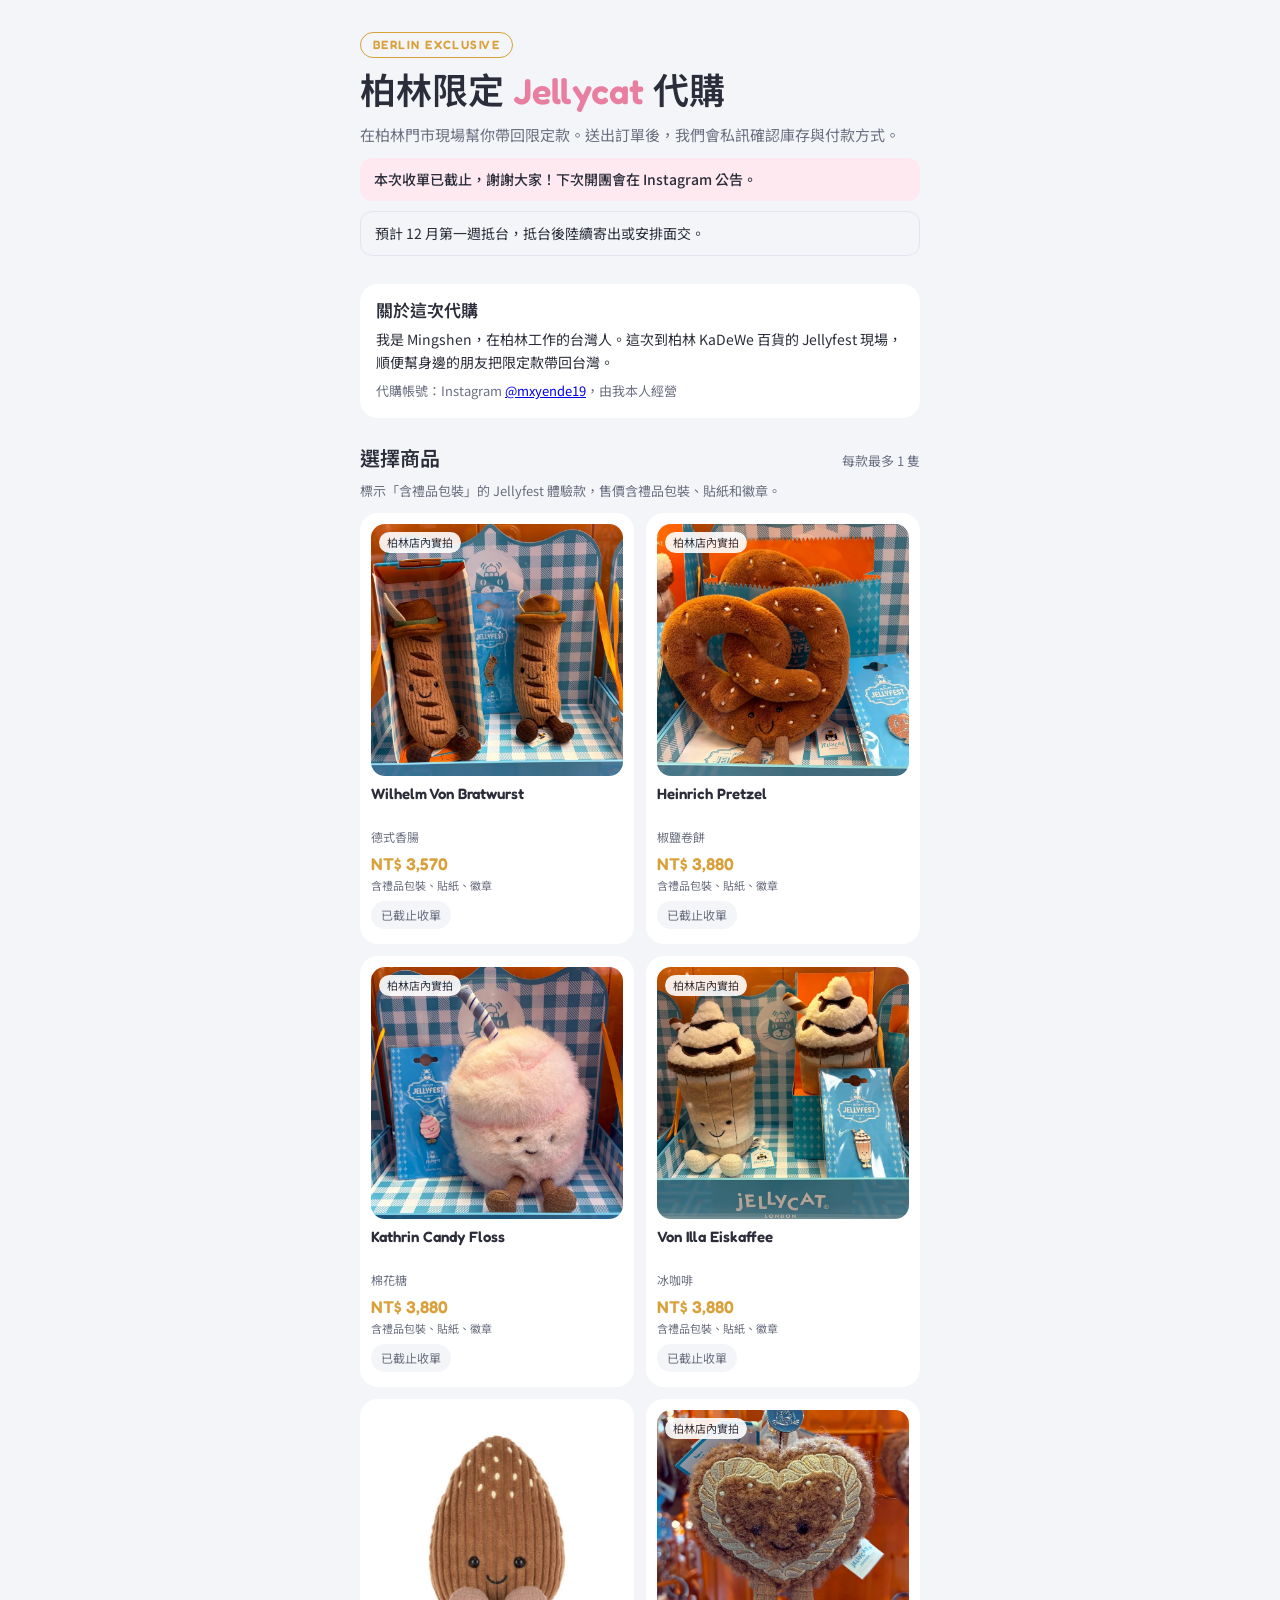
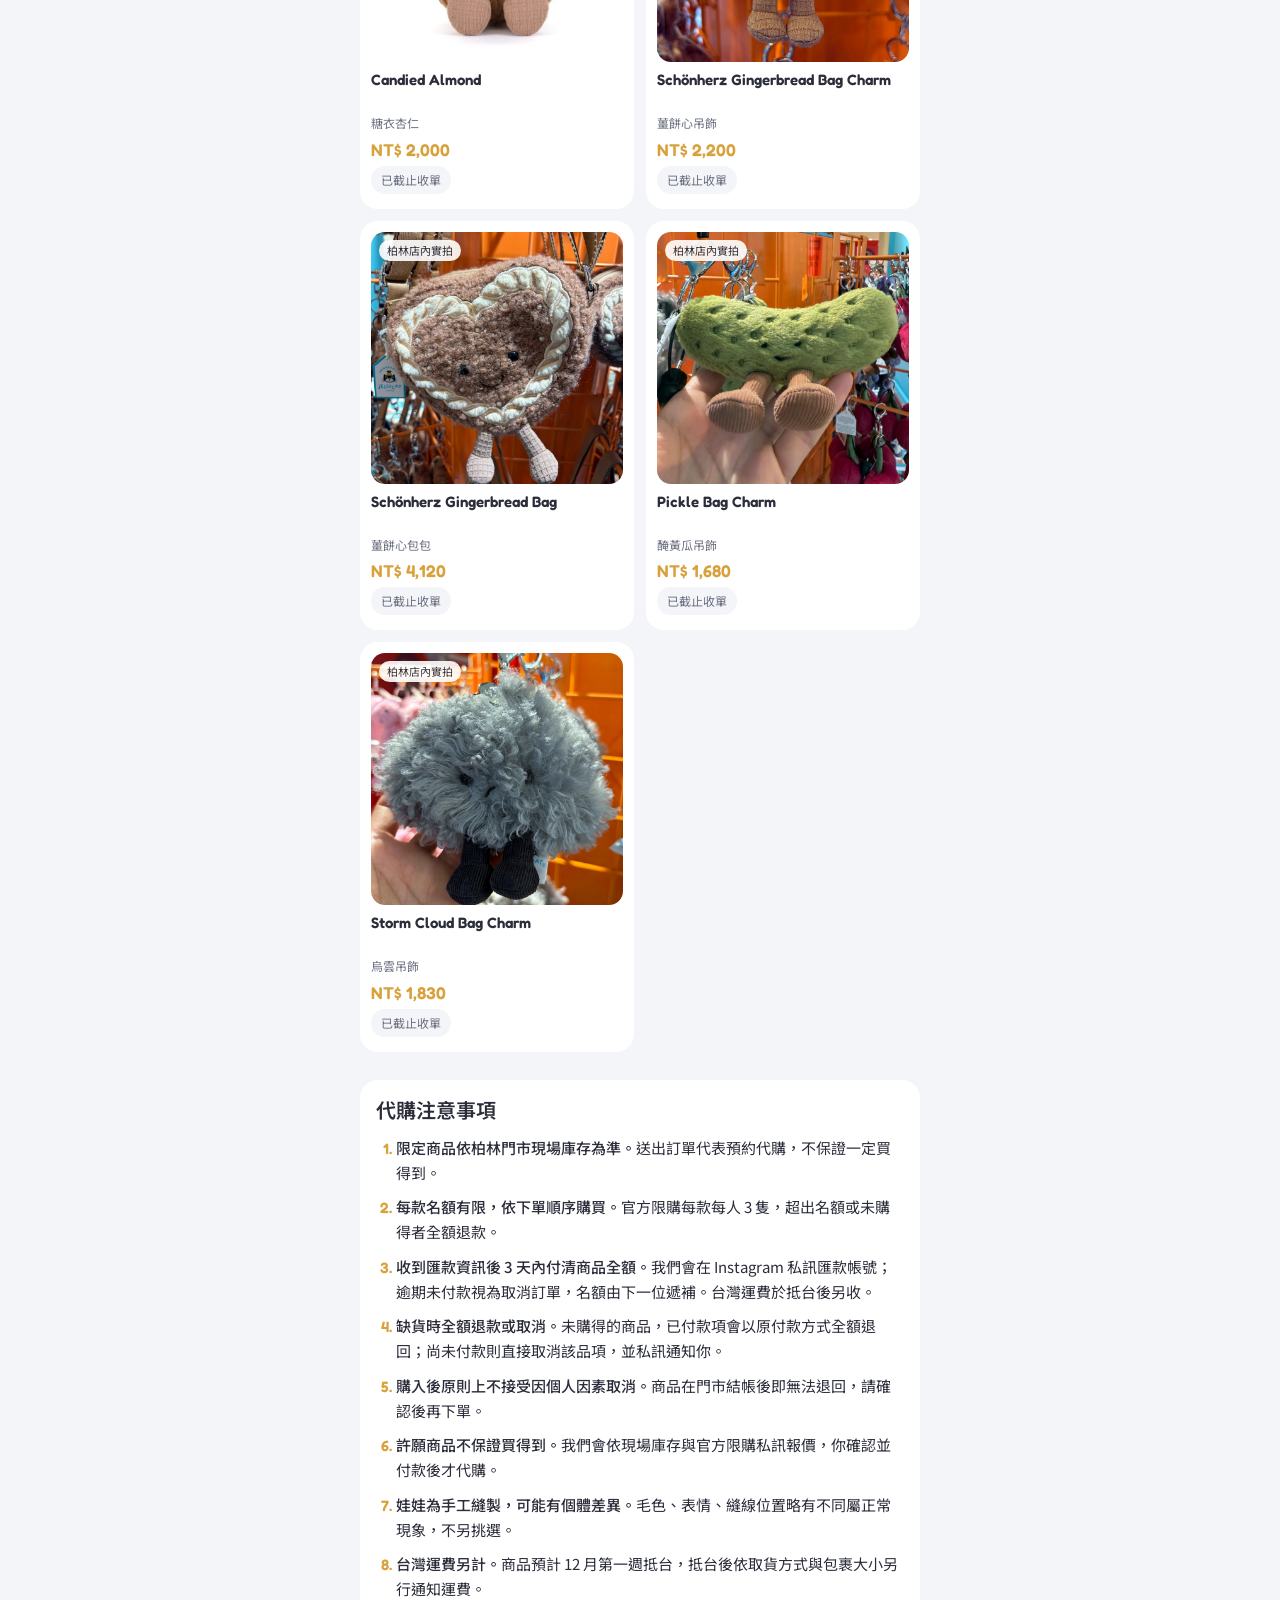
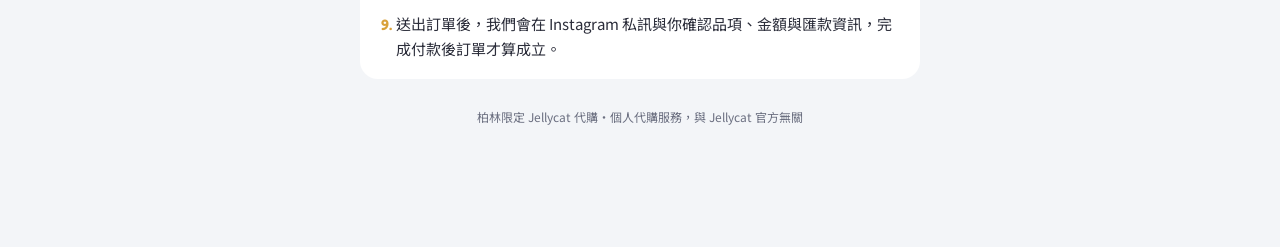
==== public/jellycat/index.html @ bca83dce "Merge feat/jellycat-order-page" ====
<!doctype html>
<html lang="zh-Hant-TW">
<head>
<meta charset="utf-8">
<meta name="viewport" content="width=device-width, initial-scale=1, viewport-fit=cover">
<title>柏林限定 Jellycat 代購</title>
<meta name="description" content="柏林限定 Jellycat 代購下單頁，台灣取貨／寄送。">
<link rel="preconnect" href="https://fonts.googleapis.com">
<link rel="preconnect" href="https://fonts.gstatic.com" crossorigin>
<link rel="stylesheet" href="https://fonts.googleapis.com/css2?family=Fredoka:wght@500;600&family=Noto+Sans+TC:wght@400;500;700&display=swap">
<style>
/* Layout: 單欄手機優先；商品卡 → 訂購表單 → 注意事項，底部固定金額列 */
:root {
  --bg: #f3f5f8;          /* 柏林早晨的淡灰藍 */
  --surface: #ffffff;
  --ink: #2b2d3a;
  --muted: #6b6f80;
  --line: #e2e5ee;
  --pink: #e87fa0;        /* 棉花糖粉：主要按鈕 */
  --pink-ink: #ffffff;
  --pink-soft: #fde9ef;
  --mustard: #d9a13b;     /* 椒鹽卷餅金：價格、標記 */
  --mustard-soft: #fbf1dc;
  --danger: #c2413b;
  --ok: #3f8f6b;
  --f-display: "Fredoka", "Noto Sans TC", system-ui, sans-serif;
  --f-body: "Noto Sans TC", "PingFang TC", "Microsoft JhengHei", system-ui, sans-serif;
  --r: 18px;
}
@media (prefers-color-scheme: dark) {
  :root:not([data-theme="light"]) {
    --bg: #17181f; --surface: #22242e; --ink: #eceef5; --muted: #a2a6b6; --line: #343744;
    --pink: #f095b1; --pink-ink: #2a1520; --pink-soft: #3a2530; --mustard: #e8b65a; --mustard-soft: #3a3020;
    --danger: #f07a72; --ok: #6cc59b; color-scheme: dark;
  }
}
:root[data-theme="dark"] {
  --bg: #17181f; --surface: #22242e; --ink: #eceef5; --muted: #a2a6b6; --line: #343744;
  --pink: #f095b1; --pink-ink: #2a1520; --pink-soft: #3a2530; --mustard: #e8b65a; --mustard-soft: #3a3020;
  --danger: #f07a72; --ok: #6cc59b; color-scheme: dark;
}
* { box-sizing: border-box; }
[hidden] { display: none !important; }
body {
  margin: 0; background: var(--bg); color: var(--ink);
  font: 15px/1.65 var(--f-body);
  padding-inline: 16px; padding-block: 0 112px;
}
.wrap { max-width: 560px; margin: 0 auto; display: grid; gap: 28px; }
h1, h2, h3 { text-wrap: balance; margin: 0; }
button, input, select, textarea { font: inherit; color: inherit; }
:focus-visible { outline: 3px solid var(--pink); outline-offset: 2px; }

/* header */
.hero { padding-top: 32px; display: grid; gap: 10px; }
.stamp {
  justify-self: start; font: 600 12px/1 var(--f-display); letter-spacing: .12em; text-transform: uppercase;
  color: var(--mustard); border: 1.5px solid var(--mustard); border-radius: 999px; padding: 6px 12px;
}
.hero h1 { font: 600 30px/1.25 var(--f-display); }
.hero h1 span { color: var(--pink); }
.hero p { margin: 0; color: var(--muted); }
.deadline { font-size: 14px; color: var(--ink); background: var(--mustard-soft); border-radius: 12px; padding: 10px 14px; }
.deadline.closed { background: var(--pink-soft); font-weight: 500; }
.arrival { font-size: 14px; color: var(--ink); border: 1.5px solid var(--line); border-radius: 12px; padding: 10px 14px; }
.draft { font-size: 13px; color: var(--danger); border: 1.5px dashed var(--danger); border-radius: 12px; padding: 10px 14px; }

.sec-title { display: flex; align-items: baseline; justify-content: space-between; gap: 12px; margin-bottom: 12px; }
.sec-title h2 { font: 600 20px/1.3 var(--f-display); }
.sec-title small { color: var(--muted); font-size: 13px; }
.sec-note { margin: -4px 0 12px; color: var(--muted); font-size: 13px; }
.about { background: var(--surface); border-radius: var(--r); padding: 16px; display: grid; gap: 6px; }
.about h2 { font: 600 17px/1.3 var(--f-display); }
.about p { margin: 0; font-size: 14px; }
.about .who { color: var(--muted); font-size: 13px; }
.safe { font-size: 13px; line-height: 1.6; background: var(--bg); border-radius: 12px; padding: 12px 14px; }
.safe b { font-weight: 500; }

/* products */
.grid { display: grid; grid-template-columns: 1fr 1fr; gap: 12px; }
.card { background: var(--surface); border-radius: var(--r); padding: 10px 10px 14px; display: flex; flex-direction: column; gap: 8px; border: 1.5px solid transparent; transition: border-color .2s; }
.card.picked { border-color: var(--pink); }
.ph {
  aspect-ratio: 1; max-width: 100%; border-radius: 14px; overflow: hidden; position: relative;
  background: var(--tint); display: grid; place-items: center;
}
.ph img { width: 100%; height: 100%; object-fit: cover; display: block; }
.ph .mono { font: 600 40px/1 var(--f-display); color: var(--ink); opacity: .55; }
.ph .badge { position: absolute; top: 8px; left: 8px; font-size: 11px; line-height: 1; padding: 5px 8px; border-radius: 999px; background: var(--surface); color: var(--ink); opacity: .9; }
.ph .cap { position: absolute; bottom: 8px; left: 0; right: 0; text-align: center; font-size: 11px; color: var(--ink); opacity: .55; }
.card h3 { font: 600 15px/1.3 var(--f-display); min-height: 2.6em; }
.card .zh { font-size: 12px; color: var(--muted); margin-top: -4px; }
.price { font: 600 17px/1 var(--f-display); color: var(--mustard); font-variant-numeric: tabular-nums; }
.price.tbd { font: 500 13px/1.2 var(--f-body); }
.perk { font-size: 11px; line-height: 1.4; color: var(--muted); margin-top: -2px; }
.card .qty, .card .paused { margin-top: auto; }   /* 名稱長短不同時，按鈕仍對齊在卡片底部 */
.paused { align-self: flex-start; font-size: 12px; color: var(--muted); background: var(--bg); border-radius: 999px; padding: 4px 10px; justify-self: start; }
.qty { display: grid; grid-template-columns: 36px 1fr 36px; align-items: center; background: var(--bg); border-radius: 999px; padding: 3px; }
.qty button { width: 36px; height: 36px; border-radius: 50%; border: 0; background: var(--surface); font-size: 18px; cursor: pointer; line-height: 1; }
.qty button:disabled { opacity: .35; cursor: default; }
.qty output { text-align: center; font: 600 16px/1 var(--f-display); font-variant-numeric: tabular-nums; }

/* form */
form { display: grid; gap: 28px; }
.panel { background: var(--surface); border-radius: var(--r); padding: 18px 16px; display: grid; gap: 16px; }
.field { display: grid; gap: 6px; }
.field label, .legend { font-weight: 500; font-size: 14px; }
.req { color: var(--pink); margin-left: 2px; }
.opt { color: var(--muted); font-weight: 400; font-size: 12px; margin-left: 4px; }
.hint { color: var(--muted); font-size: 12px; }
input[type=text], input[type=email], input[type=tel], select, textarea {
  width: 100%; border: 1.5px solid var(--line); background: var(--surface); border-radius: 12px; padding: 11px 12px; font-size: 16px;
}
textarea { min-height: 88px; resize: vertical; }
input:focus, select:focus, textarea:focus { border-color: var(--pink); outline: none; }
.row { display: grid; grid-template-columns: 120px 1fr; gap: 8px; }
.invalid input, .invalid select, .invalid .choices { border-color: var(--danger) !important; }
.err { color: var(--danger); font-size: 12px; }
.sr-only { position: absolute; width: 1px; height: 1px; padding: 0; margin: -1px; overflow: hidden; clip: rect(0 0 0 0); border: 0; }
.photos { display: flex; flex-wrap: wrap; gap: 10px; }
.thumb { position: relative; width: 88px; height: 88px; border-radius: 12px; overflow: hidden; background: var(--bg); }
.thumb img { width: 100%; height: 100%; object-fit: cover; display: block; }
.thumb button { position: absolute; top: 4px; right: 4px; width: 26px; height: 26px; border-radius: 50%; border: 0; background: var(--ink); color: var(--surface); font-size: 15px; line-height: 1; cursor: pointer; opacity: .85; }
.photo-add { width: 88px; height: 88px; border-radius: 12px; border: 1.5px dashed var(--line); display: grid; place-items: center; text-align: center; font-size: 12px; color: var(--muted); cursor: pointer; line-height: 1.4; }
.photo-add:hover { border-color: var(--pink); color: var(--ink); }
#f-photos:focus-visible + .photo-add { outline: 3px solid var(--pink); outline-offset: 2px; }

.choices { display: grid; gap: 8px; border-radius: 14px; border: 1.5px solid transparent; }
.choice { display: grid; grid-template-columns: 20px 1fr auto; gap: 10px; align-items: start; border: 1.5px solid var(--line); border-radius: 14px; padding: 12px; cursor: pointer; }
.choice input { margin: 3px 0 0; accent-color: var(--pink); }
.choice:has(input:checked) { border-color: var(--pink); background: var(--pink-soft); }
.choice b { font-weight: 500; display: block; }
.choice span.d { color: var(--muted); font-size: 12px; }
.choice .fee { font-size: 12px; color: var(--muted); white-space: nowrap; }

/* summary */
.sum { display: grid; gap: 8px; font-variant-numeric: tabular-nums; }
.sum .li { display: flex; justify-content: space-between; gap: 12px; font-size: 14px; }
.sum .li span:first-child { min-width: 0; }
.sum .empty { color: var(--muted); font-size: 14px; }
.sum hr { border: 0; border-top: 1.5px dashed var(--line); margin: 4px 0; width: 100%; }
.sum .total { font: 600 18px/1.3 var(--f-display); }
.sum .total span:last-child { color: var(--pink); }
.sum .note { color: var(--muted); font-size: 12px; }

.agree { display: grid; grid-template-columns: 20px 1fr; gap: 10px; font-size: 14px; align-items: start; }
.agree input { margin: 4px 0 0; accent-color: var(--pink); }

.btn {
  border: 0; border-radius: 999px; background: var(--pink); color: var(--pink-ink);
  font: 600 16px/1 var(--f-display); padding: 16px 22px; cursor: pointer; width: 100%;
}
.btn:disabled { opacity: .6; cursor: progress; }
.btn.ghost { background: transparent; color: var(--ink); border: 1.5px solid var(--line); }

/* notes */
.notes { background: var(--surface); border-radius: var(--r); padding: 18px 16px; }
.notes ol { margin: 0; padding-left: 1.3em; display: grid; gap: 10px; }
.notes li::marker { color: var(--mustard); font-family: var(--f-display); font-weight: 600; }
.notes b { font-weight: 500; }

footer { color: var(--muted); font-size: 12px; text-align: center; padding-bottom: 8px; }

/* sticky bar */
.bar {
  position: fixed; left: 0; right: 0; bottom: 0; z-index: 5;
  background: var(--surface); border-top: 1px solid var(--line);
  padding: 10px 16px calc(10px + env(safe-area-inset-bottom, 0px));
}
.bar .in { max-width: 560px; margin: 0 auto; display: flex; align-items: center; justify-content: space-between; gap: 12px; }
.bar .t { font-variant-numeric: tabular-nums; line-height: 1.3; }
.bar .t small { display: block; color: var(--muted); font-size: 12px; }
.bar .t b { font: 600 19px/1.2 var(--f-display); color: var(--pink); }
.bar .btn { width: auto; padding: 13px 20px; font-size: 15px; }

/* done */
.done { display: grid; gap: 14px; }
.done h2 { font: 600 22px/1.3 var(--f-display); }
.done pre { white-space: pre-wrap; word-break: break-word; background: var(--bg); border-radius: 12px; padding: 14px; font: 13px/1.6 var(--f-body); margin: 0; max-height: 360px; overflow: auto; }
.contact { display: grid; gap: 6px; font-size: 14px; }
.contact code { font: 500 14px var(--f-body); background: var(--mustard-soft); padding: 2px 8px; border-radius: 6px; user-select: all; }
.toast { color: var(--ok); font-size: 13px; min-height: 1.2em; }

@media (min-width: 640px) { .hero h1 { font-size: 36px; } }
@media (prefers-reduced-motion: reduce) { * { transition: none !important; scroll-behavior: auto !important; } }
</style>

<div class="wrap">
  <header class="hero">
    <span class="stamp" id="stamp">Berlin Exclusive</span>
    <h1 id="title">柏林限定 <span>Jellycat</span> 代購</h1>
    <p id="intro"></p>
    <div class="deadline" id="deadline" hidden></div>
    <div class="arrival" id="arrival" hidden></div>
    <div class="draft" id="demoNote" hidden>作品展示版：所有功能都可以操作，但送出後不會真的下單。</div>
  </header>

  <main id="main" style="display:grid;gap:28px">
    <section class="about" id="about" aria-labelledby="h-about" hidden>
      <h2 id="h-about">關於這次代購</h2>
      <p id="aboutText"></p>
      <p class="who" id="aboutContact"></p>
    </section>
    <section aria-labelledby="h-products">
      <div class="sec-title"><h2 id="h-products">選擇商品</h2><small id="limitHint"></small></div>
      <p class="sec-note" id="priceNote" hidden></p>
      <div class="grid" id="grid"></div>
    </section>

    <form id="form" novalidate>
      <section aria-labelledby="h-wish">
        <div class="sec-title"><h2 id="h-wish">許願代購</h2><small>選填</small></div>
        <div class="panel">
          <div class="field">
            <label for="f-wish">其他想代購的商品</label>
            <textarea id="f-wish" placeholder="例：Zsazsa Boar × 1、Pecanine Dog × 1"></textarea>
            <span class="hint">沒列在上方的商品也可以許願。我們會依現場狀況私訊報價，你確認後才代購，不列入下方試算。</span>
          </div>
          <div class="field">
            <span class="legend" id="lg-photos">參考照片<span class="opt">選填，最多 <span id="photoMax">2</span> 張</span></span>
            <div class="photos" aria-labelledby="lg-photos">
              <div class="photos" id="photoList"></div>
              <input type="file" id="f-photos" accept="image/*" multiple class="sr-only">
              <label class="photo-add" id="photoAdd" for="f-photos">＋<br>加入照片</label>
            </div>
            <span class="err" id="photoErr" role="alert"></span>
          </div>
        </div>
      </section>

      <section aria-labelledby="h-buyer">
        <div class="sec-title"><h2 id="h-buyer">訂購人資料</h2></div>
        <div class="panel">
          <div class="field" data-f="name">
            <label for="f-name">姓名<span class="req">*</span></label>
            <input type="text" id="f-name" autocomplete="name" placeholder="收件人姓名，與取貨證件相同">
          </div>
          <div class="field" data-f="contact">
            <label for="f-contact">Instagram 帳號<span class="req">*</span></label>
            <input type="text" id="f-contact" autocomplete="off" autocapitalize="off" spellcheck="false" placeholder="例：@your_ig">
            <span class="hint">我們會用 Instagram 私訊跟你確認訂單與付款。</span>
          </div>
          <div class="field" data-f="phone">
            <label for="f-phone">聯絡電話<span class="req">*</span></label>
            <input type="tel" id="f-phone" autocomplete="tel" inputmode="tel" placeholder="0912-345-678">
            <span class="hint">超商取貨與宅配需要收件人手機。</span>
          </div>
          <div class="field" data-f="email">
            <label for="f-email">Email<span class="opt">選填</span></label>
            <input type="email" id="f-email" autocomplete="email" placeholder="you@example.com">
          </div>
        </div>
      </section>

      <section aria-labelledby="h-ship">
        <div class="sec-title"><h2 id="h-ship">台灣取貨／寄送</h2><small>運費另計</small></div>
        <div class="panel">
          <div class="field" data-f="ship">
            <span class="legend" id="lg-ship">取貨方式<span class="req">*</span></span>
            <div class="choices" id="ship" role="radiogroup" aria-labelledby="lg-ship"></div>
          </div>
          <div class="field" data-f="shipinfo">
            <label for="f-shipinfo">取貨門市或地址<span class="req">*</span></label>
            <input type="text" id="f-shipinfo" placeholder="例：7-11 ○○門市／台北市○○區…">
          </div>
          <div class="field">
            <label for="f-note">備註<span class="opt">選填</span></label>
            <textarea id="f-note" placeholder="例：缺貨時可接受替代款、想合併其他訂單…"></textarea>
          </div>
        </div>
      </section>

      <section aria-labelledby="h-sum">
        <div class="sec-title"><h2 id="h-sum">訂單金額試算</h2></div>
        <div class="panel">
          <div class="sum" id="sum"></div>
          <label class="agree" data-f="agree"><input type="checkbox" id="f-agree"><span>我已閱讀並同意下方的代購注意事項。</span></label>
          <div class="safe" id="safeNote" hidden></div>
          <div class="err" id="formErr" role="alert"></div>
          <button class="btn" type="submit" id="submitBtn">送出訂單</button>
        </div>
      </section>
    </form>

    <section class="notes" aria-labelledby="h-notes" id="notes">
      <div class="sec-title"><h2 id="h-notes">代購注意事項</h2></div>
      <ol id="noteList"></ol>
    </section>
  </main>

  <section class="panel done" id="done" hidden aria-live="polite">
    <h2>訂單已建立</h2>
    <p style="margin:0" id="doneMsg"></p>
    <pre id="orderText"></pre>
    <button class="btn" type="button" id="copyBtn">複製訂單內容</button>
    <div class="toast" id="toast"></div>
    <div class="contact" id="contactBox"></div>
    <button class="btn ghost" type="button" id="newBtn">再下一筆訂單</button>
  </section>

  <footer id="foot"></footer>
</div>

<div class="bar" id="bar">
  <div class="in">
    <div class="t"><small id="barCount">尚未選擇商品</small><b id="barTotal">NT$ 0</b></div>
    <button class="btn" type="button" id="barBtn">填寫資料</button>
  </div>
</div>

<script>
/* =====================================================================
 *  設定區：只要改這裡就好
 * ===================================================================== */
const CONFIG = {
  shopName: "柏林限定 Jellycat 代購",
  intro: "在柏林門市現場幫你帶回限定款。送出訂單後，我們會私訊確認庫存與付款方式。",
  deadline: "收單至 11/1（日）23:59（台灣時間）",                 // 收單截止，例："收單至 10/20（一）23:59"，留空則不顯示
  // 自動關閉下單的時間，+08:00 代表台灣時間；留空則不會自動關閉
  closeAt: "2026-11-01T23:59:00+08:00",
  closedMessage: "本次收單已截止，謝謝大家！下次開團會在 Instagram 公告。",
  arrival: "預計 12 月第一週抵台，抵台後陸續寄出或安排面交。",   // 顯示在頁首，留空則不顯示
  priceNote: "標示「含禮品包裝」的 Jellyfest 體驗款，售價含禮品包裝、貼紙和徽章。",   // 顯示在商品區標題下方，留空則不顯示
  showDraftBanner: true,        // 價格確定後改成 false
  demoMode: false,              // 作品集展示版：true 時不送出訂單，頁首顯示展示版說明

  // 送單網址：貼上 Google Apps Script 網頁應用程式網址（見 README）。
  // 留空時，送出後會產生訂單文字，請買家複製傳給你。
  orderEndpoint: "https://script.google.com/macros/s/AKfycbz0XcD3rxkhkfda1bymb8qXByMWIEp0CgAX-QIO2uvBhQeKH-XOazMwSx43stDPzwbP/exec",

  // 送到 Google 表單：填入表單網址與各題的 entry 編號（見 README）。
  // formUrl 留空就不送。可以和 orderEndpoint 擇一或同時使用。
  // 某一題不需要就把 entry 留空字串。
  googleForm: {
    formUrl: "",                // 例："https://docs.google.com/forms/d/e/1FAIpQL.../viewform"
    entries: {
      orderId:  "",             // 訂單編號，例："entry.123456789"
      name:     "",             // 姓名
      contact:  "",             // 聯絡方式（例：Instagram：@abc123）
      phone:    "",             // 聯絡電話
      email:    "",             // Email
      items:    "",             // 商品明細
      total:    "",             // 預估金額
      shipping: "",             // 取貨方式
      shipInfo: "",             // 取貨門市或地址
      note:     "",             // 備註
      fullText: "",             // 完整訂單內容
      wish:     "",             // 許願商品
    },
  },

  // 你的聯絡帳號（顯示在送出後的畫面）
  contact: { line: "", instagram: "mxyende19" },

  // 頁首「關於這次代購」，text 留空則不顯示
  about: {
    text: "我是 Mingshen，在柏林工作的台灣人。這次到柏林 KaDeWe 百貨的 Jellyfest 現場，順便幫身邊的朋友把限定款帶回台灣。",
  },
  // 送出按鈕上方的付款安全說明，留空則不顯示
  safetyNote: "<b>付款安全：</b>這個網頁不會收款，也不會要你輸入信用卡號或驗證碼。送出後我們會用 Instagram 私訊確認，確認後才提供匯款帳號。",

  currency: "NT$",
  serviceFeePerItem: 0,         // 每件代購費（已含在售價就填 0）
  maxWishPhotos: 2,             // 許願照片最多幾張（Apps Script 的 MAX_PHOTOS 要一致）
  maxQtyPerItem: 1,             // 每位買家每款上限（官方限購每款每人 3 隻）

  // 商品：price 填台幣整數；尚未定價填 null（顯示「價格確認中」）
  // image 填圖片網址或相對路徑（如 "img/wilhelm.jpg"），留空顯示預留位置
  // status: "open" 可下單｜"paused" 暫停接單
  // storePhoto: true 會在照片角落標示「柏林店內實拍」，只用在自己拍的照片
  // perk：顯示在價格下方的小字，例如是否含禮品包裝；不需要就不寫
  products: [
    { id: "wilhelm",  name: "Wilhelm Von Bratwurst", zh: "德式香腸", price: 3570, image: "img/store-wilhelm.webp", status: "open", storePhoto: true, tint: "#f6dccb", mono: "W", perk: "含禮品包裝、貼紙、徽章" },
    { id: "heinrich", name: "Heinrich Pretzel",      zh: "椒鹽卷餅", price: 3880, image: "img/store-pretzel.webp", status: "open", storePhoto: true, tint: "#f3e3c1", mono: "H", perk: "含禮品包裝、貼紙、徽章" },
    { id: "kathrin",  name: "Kathrin Candy Floss",   zh: "棉花糖",   price: 3880, image: "img/store-candy-floss.webp", status: "open", storePhoto: true, tint: "#f9dbe6", mono: "K", perk: "含禮品包裝、貼紙、徽章" },
    { id: "vonilla",  name: "Von Illa Eiskaffee",    zh: "冰咖啡",   price: 3880, image: "img/store-eiskaffee.webp", status: "open", storePhoto: true, tint: "#e2dcd3", mono: "V", perk: "含禮品包裝、貼紙、徽章" },
    { id: "almond",   name: "Candied Almond",        zh: "糖衣杏仁",   price: 2000, image: "img/candied-almond.webp", status: "open", tint: "#efe4d6", mono: "A" },
    { id: "gingerbread", name: "Schönherz Gingerbread Bag Charm", zh: "薑餅心吊飾", price: 2200, image: "img/store-gingerbread-charm.webp", status: "open", storePhoto: true, tint: "#efe4d6", mono: "G" },
    { id: "gingerbag", name: "Schönherz Gingerbread Bag", zh: "薑餅心包包", price: 4120, image: "img/store-gingerbread-bag.webp", status: "open", storePhoto: true, tint: "#efe4d6", mono: "G" },
    { id: "pickle",   name: "Pickle Bag Charm",      zh: "醃黃瓜吊飾", price: 1680, image: "img/store-pickle-charm.webp", status: "open", storePhoto: true, tint: "#e3ead2", mono: "P" },
    { id: "cloud",    name: "Storm Cloud Bag Charm", zh: "烏雲吊飾",   price: 1830, image: "img/store-storm-cloud-charm.webp", status: "open", storePhoto: true, tint: "#e4e6ea", mono: "C" },
  ],

  // 取貨方式：fee 填數字會列入試算；填 null 顯示「另計」
  // placeholder：選了這個方式後，「取貨門市或地址」欄位顯示的範例
  shipping: [
    { id: "711",    name: "7-11 賣貨便",   desc: "到貨後寄送至指定門市",       fee: null, placeholder: "例：7-11 信義門市（店號 123456）" },
    { id: "home",   name: "宅配到府",      desc: "黑貓或郵局，依包裹大小計價", fee: null, placeholder: "例：台北市大安區○○路○段○號○樓" },
    { id: "meet",   name: "面交",          desc: "時間地點另行約定",           fee: 0, placeholder: "例：希望在台北捷運○○站附近" },
  ],

  notes: [
    "<b>限定商品依柏林門市現場庫存為準。</b>送出訂單代表預約代購，不保證一定買得到。",
    "<b>每款名額有限，依下單順序購買。</b>官方限購每款每人 3 隻，超出名額或未購得者全額退款。",
    "<b>收到匯款資訊後 3 天內付清商品全額。</b>我們會在 Instagram 私訊匯款帳號；逾期未付款視為取消訂單，名額由下一位遞補。台灣運費於抵台後另收。",
    "<b>缺貨時全額退款或取消。</b>未購得的商品，已付款項會以原付款方式全額退回；尚未付款則直接取消該品項，並私訊通知你。",
    "<b>購入後原則上不接受因個人因素取消。</b>商品在門市結帳後即無法退回，請確認後再下單。",
    "<b>許願商品不保證買得到。</b>我們會依現場庫存與官方限購私訊報價，你確認並付款後才代購。",
    "<b>娃娃為手工縫製，可能有個體差異。</b>毛色、表情、縫線位置略有不同屬正常現象，不另挑選。",
    "<b>台灣運費另計。</b>商品預計 12 月第一週抵台，抵台後依取貨方式與包裹大小另行通知運費。",
    "送出訂單後，我們會在 Instagram 私訊與你確認品項、金額與匯款資訊，完成付款後訂單才算成立。",
  ],
};
/* ===================================================================== */

const $ = (s) => document.querySelector(s);
const fmt = (n) => CONFIG.currency + " " + n.toLocaleString("zh-TW");
const qty = Object.fromEntries(CONFIG.products.map((p) => [p.id, 0]));

function esc(s) { return String(s).replace(/[&<>"']/g, (c) => ({ "&": "&amp;", "<": "&lt;", ">": "&gt;", '"': "&quot;", "'": "&#39;" }[c])); }

function renderHeader() {
  $("#title").innerHTML = esc(CONFIG.shopName).replace("Jellycat", "<span>Jellycat</span>");
  $("#intro").textContent = CONFIG.intro;
  // 頁首的截止時間與範例價格提示可以從 HTML 刪掉，這裡找不到就略過
  const deadline = $("#deadline"), draft = $("#draft");
  if (deadline && CONFIG.deadline) { deadline.textContent = CONFIG.deadline; deadline.hidden = false; }
  if (draft) draft.hidden = !CONFIG.showDraftBanner;
  $("#limitHint").textContent = `每款最多 ${CONFIG.maxQtyPerItem} 隻`;
  if (CONFIG.about && CONFIG.about.text) {
    $("#aboutText").textContent = CONFIG.about.text;
    const ig = (CONFIG.contact.instagram || "").replace(/^@/, "");
    $("#aboutContact").innerHTML = ig
      ? `代購帳號：Instagram <a href="https://www.instagram.com/${encodeURIComponent(ig)}/" target="_blank" rel="noopener">@${esc(ig)}</a>，由我本人經營`
      : "";
    $("#about").hidden = false;
  }
  if (CONFIG.safetyNote) { $("#safeNote").innerHTML = CONFIG.safetyNote; $("#safeNote").hidden = false; }
  if (CONFIG.arrival && $("#arrival")) { $("#arrival").textContent = CONFIG.arrival; $("#arrival").hidden = false; }
  if (CONFIG.priceNote) { $("#priceNote").textContent = CONFIG.priceNote; $("#priceNote").hidden = false; }
  $("#noteList").innerHTML = CONFIG.notes.map((n) => `<li>${n}</li>`).join("");
  $("#foot").textContent = `${CONFIG.shopName}・個人代購服務，與 Jellycat 官方無關${CONFIG.demoMode ? "・作品展示版" : ""}`;
  $("#demoNote").hidden = !CONFIG.demoMode;
}

function renderProducts() {
  $("#grid").innerHTML = CONFIG.products.map((p) => {
    const open = p.status !== "paused" && !isClosed();
    const img = p.image
      ? `<img src="${esc(p.image)}" alt="${esc(p.name)}" loading="lazy">`
      : `<span class="mono">${esc(p.mono || p.name[0])}</span><span class="cap">商品圖片</span>`;
    const price = p.price == null ? `<div class="price tbd">價格確認中</div>` : `<div class="price">${fmt(p.price)}</div>`;
    const ctrl = open
      ? `<div class="qty" role="group" aria-label="${esc(p.name)} 數量">
           <button type="button" data-id="${p.id}" data-d="-1" aria-label="減少">−</button>
           <output id="q-${p.id}">0</output>
           <button type="button" data-id="${p.id}" data-d="1" aria-label="增加">+</button>
         </div>`
      : `<span class="paused">${isClosed() ? "已截止收單" : "暫停接單"}</span>`;
    return `<article class="card" id="c-${p.id}">
      <div class="ph" style="--tint:${esc(p.tint || "#eee")}">${img}${p.image && p.storePhoto ? `<span class="badge">柏林店內實拍</span>` : ""}</div>
      <h3>${esc(p.name)}</h3><div class="zh">${esc(p.zh || "")}</div>
      ${price}${p.perk ? `<div class="perk">${esc(p.perk)}</div>` : ""}${ctrl}</article>`;
  }).join("");
}

$("#f-wish").addEventListener("input", update);

/* ---------- 許願照片：在手機上先壓縮，再跟訂單一起送出 ---------- */
let photos = [];   // { type, data(base64), preview }

async function compressImage(file) {
  const url = URL.createObjectURL(file);
  try {
    const img = await new Promise((res, rej) => { const i = new Image(); i.onload = () => res(i); i.onerror = rej; i.src = url; });
    const scale = Math.min(1, 1200 / Math.max(img.naturalWidth, img.naturalHeight));
    const cv = document.createElement("canvas");
    cv.width = Math.round(img.naturalWidth * scale); cv.height = Math.round(img.naturalHeight * scale);
    const ctx = cv.getContext("2d");
    ctx.fillStyle = "#fff"; ctx.fillRect(0, 0, cv.width, cv.height);   // 透明背景轉 JPG 不會變黑
    ctx.drawImage(img, 0, 0, cv.width, cv.height);
    const dataUrl = cv.toDataURL("image/jpeg", 0.82);
    return { type: "image/jpeg", data: dataUrl.split(",")[1], preview: dataUrl };
  } finally { URL.revokeObjectURL(url); }
}

function renderPhotos() {
  $("#photoList").innerHTML = photos.map((p, i) =>
    `<div class="thumb"><img src="${p.preview}" alt="許願照片 ${i + 1}"><button type="button" data-rm="${i}" aria-label="移除第 ${i + 1} 張照片">×</button></div>`).join("");
  $("#photoAdd").hidden = photos.length >= CONFIG.maxWishPhotos;
}

$("#photoMax").textContent = CONFIG.maxWishPhotos;
$("#f-photos").addEventListener("change", async (e) => {
  const files = [...e.target.files]; e.target.value = "";
  const err = $("#photoErr"); err.textContent = "";
  for (const f of files) {
    if (photos.length >= CONFIG.maxWishPhotos) { err.textContent = `最多 ${CONFIG.maxWishPhotos} 張照片`; break; }
    if (!f.type.startsWith("image/")) { err.textContent = "只能上傳照片檔"; continue; }
    try { photos.push(await compressImage(f)); }
    catch (_) { err.textContent = "這張照片讀取不了，請換成 JPG 或 PNG 再試一次"; }
  }
  renderPhotos(); update();
});
$("#photoList").addEventListener("click", (e) => {
  const b = e.target.closest("button[data-rm]"); if (!b) return;
  photos.splice(Number(b.dataset.rm), 1);
  $("#photoErr").textContent = "";
  renderPhotos(); update();
});

$("#grid").addEventListener("click", (e) => {
  const b = e.target.closest("button[data-id]"); if (!b) return;
  const id = b.dataset.id;
  qty[id] = Math.max(0, Math.min(CONFIG.maxQtyPerItem, qty[id] + Number(b.dataset.d)));
  update();
});

/* ---------- 截止收單 ---------- */
const closeTime = CONFIG.closeAt ? new Date(CONFIG.closeAt).getTime() : NaN;
if (CONFIG.closeAt && isNaN(closeTime)) console.warn("closeAt 格式不正確，不會自動關閉：", CONFIG.closeAt);
let serverClosed = false;   // 試算表那端回覆已截止（買家裝置時間不準時也擋得住）
function isClosed() { return serverClosed || (!isNaN(closeTime) && Date.now() >= closeTime); }

let closedApplied = false;
function applyClosed() {
  if (closedApplied || !isClosed()) return;
  closedApplied = true;
  Object.keys(qty).forEach((k) => (qty[k] = 0));
  const box = $("#deadline");
  if (box) { box.textContent = CONFIG.closedMessage; box.classList.add("closed"); box.hidden = false; }
  if (!$("#done").hidden) return;   // 剛送出的訂單畫面不要打斷
  $("#form").hidden = true; $("#bar").hidden = true;
  renderProducts(); update();
}

function renderShipping() {
  $("#ship").innerHTML = CONFIG.shipping.map((s) => `
    <label class="choice"><input type="radio" name="ship" value="${s.id}">
      <span><b>${esc(s.name)}</b><span class="d">${esc(s.desc)}</span></span>
      <span class="fee">${s.fee == null ? "運費另計" : s.fee === 0 ? "免運" : fmt(s.fee)}</span>
    </label>`).join("");
  $("#ship").addEventListener("change", () => {
    // 依取貨方式換提示文字
    const s = CONFIG.shipping.find((x) => x.id === document.querySelector("input[name=ship]:checked")?.value);
    if (s && s.placeholder) $("#f-shipinfo").placeholder = s.placeholder;
    update();
  });
}

function calc() {
  const lines = CONFIG.products.filter((p) => qty[p.id] > 0).map((p) => ({
    id: p.id, name: p.name, qty: qty[p.id], price: p.price,
    subtotal: p.price == null ? null : p.price * qty[p.id],
  }));
  const count = lines.reduce((a, l) => a + l.qty, 0);
  const tbd = lines.some((l) => l.price == null);
  const items = lines.reduce((a, l) => a + (l.subtotal || 0), 0);
  const service = CONFIG.serviceFeePerItem * count;
  const shipId = document.querySelector("input[name=ship]:checked")?.value;
  const ship = CONFIG.shipping.find((s) => s.id === shipId) || null;
  const shipFee = ship && ship.fee != null ? ship.fee : 0;
  const wish = ($("#f-wish") ? $("#f-wish").value.trim() : "");
  const hasWish = !!wish || photos.length > 0;
  return { lines, count, tbd, items, service, ship, shipFee, wish, hasWish, total: items + service + shipFee };
}

function update() {
  const c = calc();
  CONFIG.products.forEach((p) => {
    const o = $("#q-" + p.id); if (!o) return;
    o.textContent = qty[p.id];
    $(`button[data-id="${p.id}"][data-d="-1"]`).disabled = qty[p.id] === 0;
    $(`button[data-id="${p.id}"][data-d="1"]`).disabled = qty[p.id] >= CONFIG.maxQtyPerItem;
    $("#c-" + p.id).classList.toggle("picked", qty[p.id] > 0);
  });
  let h = "";
  if (!c.lines.length && !c.hasWish) h = `<div class="empty">還沒選商品，先在上方加入數量，或填寫許願代購。</div>`;
  else {
    h += c.lines.map((l) => `<div class="li"><span>${esc(l.name)} × ${l.qty}</span><span>${l.subtotal == null ? "確認中" : fmt(l.subtotal)}</span></div>`).join("");
    if (c.hasWish) h += `<div class="li"><span>許願商品</span><span>另行報價</span></div>`;
    if (c.service) h += `<div class="li"><span>代購費（${fmt(CONFIG.serviceFeePerItem)} × ${c.count}）</span><span>${fmt(c.service)}</span></div>`;
    h += `<div class="li"><span>台灣運費${c.ship ? "（" + esc(c.ship.name) + "）" : ""}</span><span>${c.ship && c.ship.fee != null ? (c.ship.fee ? fmt(c.ship.fee) : "免運") : "另計"}</span></div>`;
    h += `<hr><div class="li total"><span>預估金額${c.hasWish ? "（不含許願）" : ""}</span><span>${fmt(c.total)}${c.tbd ? " 起" : ""}</span></div>`;
    h += `<div class="note">實際金額以私訊確認為準${c.tbd ? "；部分商品價格確認中，未計入" : ""}。</div>`;
  }
  $("#sum").innerHTML = h;
  $("#barCount").textContent = c.count ? `已選 ${c.count} 件` : "尚未選擇商品";
  $("#barTotal").textContent = fmt(c.total) + (c.tbd ? " 起" : "");
}

/* ---------- submit ---------- */
function setErr(f, on) { document.querySelector(`[data-f="${f}"]`)?.classList.toggle("invalid", on); }

function validate(c) {
  const errs = [];
  const name = $("#f-name").value.trim(), contact = $("#f-contact").value.trim().replace(/^@+/, ""), email = $("#f-email").value.trim();
  setErr("name", !name); if (!name) errs.push("請填寫姓名");
  setErr("contact", !contact); if (!contact) errs.push("請填寫 Instagram 帳號");
  const phone = $("#f-phone").value.replace(/[\s\-()]/g, "");
  if (!phone) { setErr("phone", true); errs.push("請填寫聯絡電話"); }
  else if (!/^(\+?886|0)\d{8,9}$/.test(phone)) { setErr("phone", true); errs.push("電話格式不正確，例：0912345678"); }
  else setErr("phone", false);
  const badEmail = email && !/^[^\s@]+@[^\s@]+\.[^\s@]+$/.test(email);
  setErr("email", badEmail); if (badEmail) errs.push("Email 格式不正確");
  setErr("ship", !c.ship); if (!c.ship) errs.push("請選擇取貨方式");
  const shipInfo = $("#f-shipinfo").value.trim();
  setErr("shipinfo", !shipInfo); if (!shipInfo) errs.push("請填寫取貨門市或地址");
  if (!c.count && !c.hasWish) errs.push("請至少選擇一件商品，或填寫許願代購");
  const agree = $("#f-agree").checked; setErr("agree", !agree); if (!agree) errs.push("請勾選同意注意事項");
  return errs;
}

// 訂單編號：BJ + 月日 + IG 帳號 + 2 碼亂數，例：BJ1003-your_ig-K7
// 最後 2 碼避免同一位買家同一天下兩筆時編號重複
function orderId(ig) {
  const d = new Date(), p = (n) => String(n).padStart(2, "0");
  const name = String(ig || "").replace(/[^\w.]/g, "").toLowerCase();
  const rand = Math.random().toString(36).slice(2, 4).toUpperCase().padEnd(2, "0");
  return `BJ${p(d.getMonth() + 1)}${p(d.getDate())}-${name ? name + "-" : ""}${rand}`;
}

function buildText(o) {
  return [
    `【${CONFIG.shopName}】訂單 ${o.id}`,
    `時間：${o.createdAt}`,
    ``,
    ...o.items.map((l) => `・${l.name} × ${l.qty}　${l.subtotal == null ? "價格確認中" : fmt(l.subtotal)}`),
    o.wish ? `・許願商品（另行報價）：${o.wish}` : null,
    o.photos.length ? `・許願照片：${o.photos.length} 張` : null,
    o.serviceFee ? `・代購費　${fmt(o.serviceFee)}` : null,
    `・台灣運費（${o.shipping}）　${o.shippingFee}`,
    `預估金額：${fmt(o.total)}${o.priceTbd ? " 起" : ""}${o.wish || o.photos.length ? "（不含許願商品）" : ""}`,
    ``,
    `姓名：${o.name}`,
    `${o.contactType}：${o.contact}`,
    `電話：${o.phone}`,
    o.email ? `Email：${o.email}` : null,
    o.shipInfo ? `取貨資訊：${o.shipInfo}` : null,
    o.note ? `備註：${o.note}` : null,
  ].filter((x) => x !== null).join("\n");
}

$("#form").addEventListener("submit", async (e) => {
  e.preventDefault();
  if (isClosed()) { applyClosed(); window.scrollTo({ top: 0, behavior: "smooth" }); return; }
  const c = calc(), errs = validate(c);
  $("#formErr").textContent = errs.join("、");
  if (errs.length) { document.querySelector(".invalid")?.scrollIntoView({ behavior: "smooth", block: "center" }); return; }

  const o = {
    id: orderId($("#f-contact").value),
    createdAt: new Date().toLocaleString("zh-TW", { hour12: false }),
    items: c.lines.map(({ name, qty, price, subtotal }) => ({ name, qty, price, subtotal })),
    serviceFee: c.service,
    shipping: c.ship.name,
    shippingFee: c.ship.fee == null ? "另計" : c.ship.fee ? fmt(c.ship.fee) : "免運",
    total: c.total, priceTbd: c.tbd,
    name: $("#f-name").value.trim(),
    contactType: "Instagram",
    contact: "@" + $("#f-contact").value.trim().replace(/^@+/, ""),
    phone: $("#f-phone").value.trim(),
    email: $("#f-email").value.trim(),
    shipInfo: $("#f-shipinfo").value.trim(),
    wish: c.wish,
    photos: photos.map((p) => ({ type: p.type, data: p.data })),
    note: $("#f-note").value.trim(),
  };
  o.text = buildText(o);

  let sent = false;
  const gfUrl = googleFormPostUrl();
  if (!CONFIG.demoMode && (CONFIG.orderEndpoint || gfUrl)) {
    const btn = $("#submitBtn"); btn.disabled = true; btn.textContent = "送出中…";
    const jobs = [];
    if (CONFIG.orderEndpoint) {
      // Apps Script 會回覆 { ok: true } 或 { ok: false, error: "closed" }
      jobs.push(fetch(CONFIG.orderEndpoint, { method: "POST", headers: { "Content-Type": "text/plain;charset=utf-8" }, body: JSON.stringify(o) })
        .then((r) => r.json())
        .then((d) => {
          if (d.error === "closed") serverClosed = true;
          if (!d.ok) throw new Error(d.error || "not ok");
        }));
    }
    if (gfUrl) {
      jobs.push(fetch(gfUrl, { method: "POST", mode: "no-cors", body: googleFormBody(o) }));
    }
    const results = await Promise.allSettled(jobs);
    sent = results.some((r) => r.status === "fulfilled");
    btn.disabled = false; btn.textContent = "送出訂單";
    if (serverClosed) { applyClosed(); window.scrollTo({ top: 0, behavior: "smooth" }); return; }
  }
  showDone(o, sent);
});

// 把 .../viewform 網址轉成表單的送出網址 .../formResponse
function googleFormPostUrl() {
  const u = (CONFIG.googleForm && CONFIG.googleForm.formUrl || "").trim();
  if (!u) return "";
  return u.split("?")[0].replace(/\/(viewform|formResponse)?\/?$/, "") + "/formResponse";
}

function googleFormBody(o) {
  const e = CONFIG.googleForm.entries || {};
  const values = {
    orderId: o.id,
    name: o.name,
    contact: `${o.contactType}：${o.contact}`,
    phone: o.phone,
    email: o.email,
    items: o.items.map((l) => `${l.name} × ${l.qty}`).join("\n"),
    total: fmt(o.total) + (o.priceTbd ? " 起" : ""),
    shipping: `${o.shipping}（運費 ${o.shippingFee}）`,
    shipInfo: o.shipInfo,
    note: o.note,
    fullText: o.text,
    wish: o.wish,
  };
  const body = new URLSearchParams();
  Object.keys(values).forEach((k) => { if (e[k]) body.append(e[k], values[k] || ""); });
  return body;
}

function showDone(o, sent) {
  $("#main").hidden = true; $("#bar").hidden = true; $("#done").hidden = false;
  $("#doneMsg").textContent = CONFIG.demoMode
    ? `訂單編號 ${o.id}。這是作品展示版，訂單沒有送出。正式版會把訂單寫進 Google 試算表，再用 Instagram 私訊買家匯款資訊。`
    : sent
    ? `訂單編號 ${o.id} 已送出。我們會在 1–2 天內透過 ${o.contactType} 私訊匯款資訊，請在收到後 3 天內付清商品全額。也可以複製下方內容私訊給我們留存。`
    : `訂單編號 ${o.id}。請複製下方內容，私訊傳給我們，收到後才算完成下單。${o.photos.length ? "許願照片也請一併私訊傳給我們。" : ""}`;
  $("#orderText").textContent = o.text;
  const rows = [];
  if (CONFIG.contact.line) rows.push(`<div>LINE：<code>${esc(CONFIG.contact.line)}</code></div>`);
  if (CONFIG.contact.instagram) rows.push(`<div>Instagram：<a href="https://www.instagram.com/${encodeURIComponent(CONFIG.contact.instagram.replace(/^@/, ""))}/" target="_blank" rel="noopener"><code>@${esc(CONFIG.contact.instagram.replace(/^@/, ""))}</code></a></div>`);
  $("#contactBox").innerHTML = rows.join("");
  window.scrollTo({ top: 0, behavior: "smooth" });
}

$("#copyBtn").addEventListener("click", () => {
  const t = $("#orderText").textContent;
  const fallback = () => { const r = document.createRange(); r.selectNodeContents($("#orderText")); const s = getSelection(); s.removeAllRanges(); s.addRange(r); $("#toast").textContent = "已選取文字，請長按或按 ⌘C／Ctrl+C 複製"; };
  try { navigator.clipboard.writeText(t).then(() => { $("#toast").textContent = "已複製，貼到 Instagram 私訊即可"; }, fallback); } catch (_) { fallback(); }
});
$("#newBtn").addEventListener("click", () => {
  Object.keys(qty).forEach((k) => (qty[k] = 0));
  $("#form").reset(); $("#formErr").textContent = ""; $("#toast").textContent = "";
  photos = []; renderPhotos();
  document.querySelectorAll(".invalid").forEach((x) => x.classList.remove("invalid"));
  $("#done").hidden = true; $("#main").hidden = false; $("#bar").hidden = false; update(); window.scrollTo({ top: 0 });
  if (isClosed()) { closedApplied = false; applyClosed(); }
});
$("#barBtn").addEventListener("click", () => {
  const target = calc().count ? "#h-buyer" : "#h-products";
  $(target).scrollIntoView({ behavior: "smooth", block: "start" });
});

renderHeader(); renderProducts(); renderShipping(); update();
applyClosed();
if (!isNaN(closeTime) && !isClosed()) {
  // 頁面一直開著也會在截止時間關閉
  const timer = setInterval(() => { if (isClosed()) { clearInterval(timer); applyClosed(); } }, 15000);
}
</script>

</html>
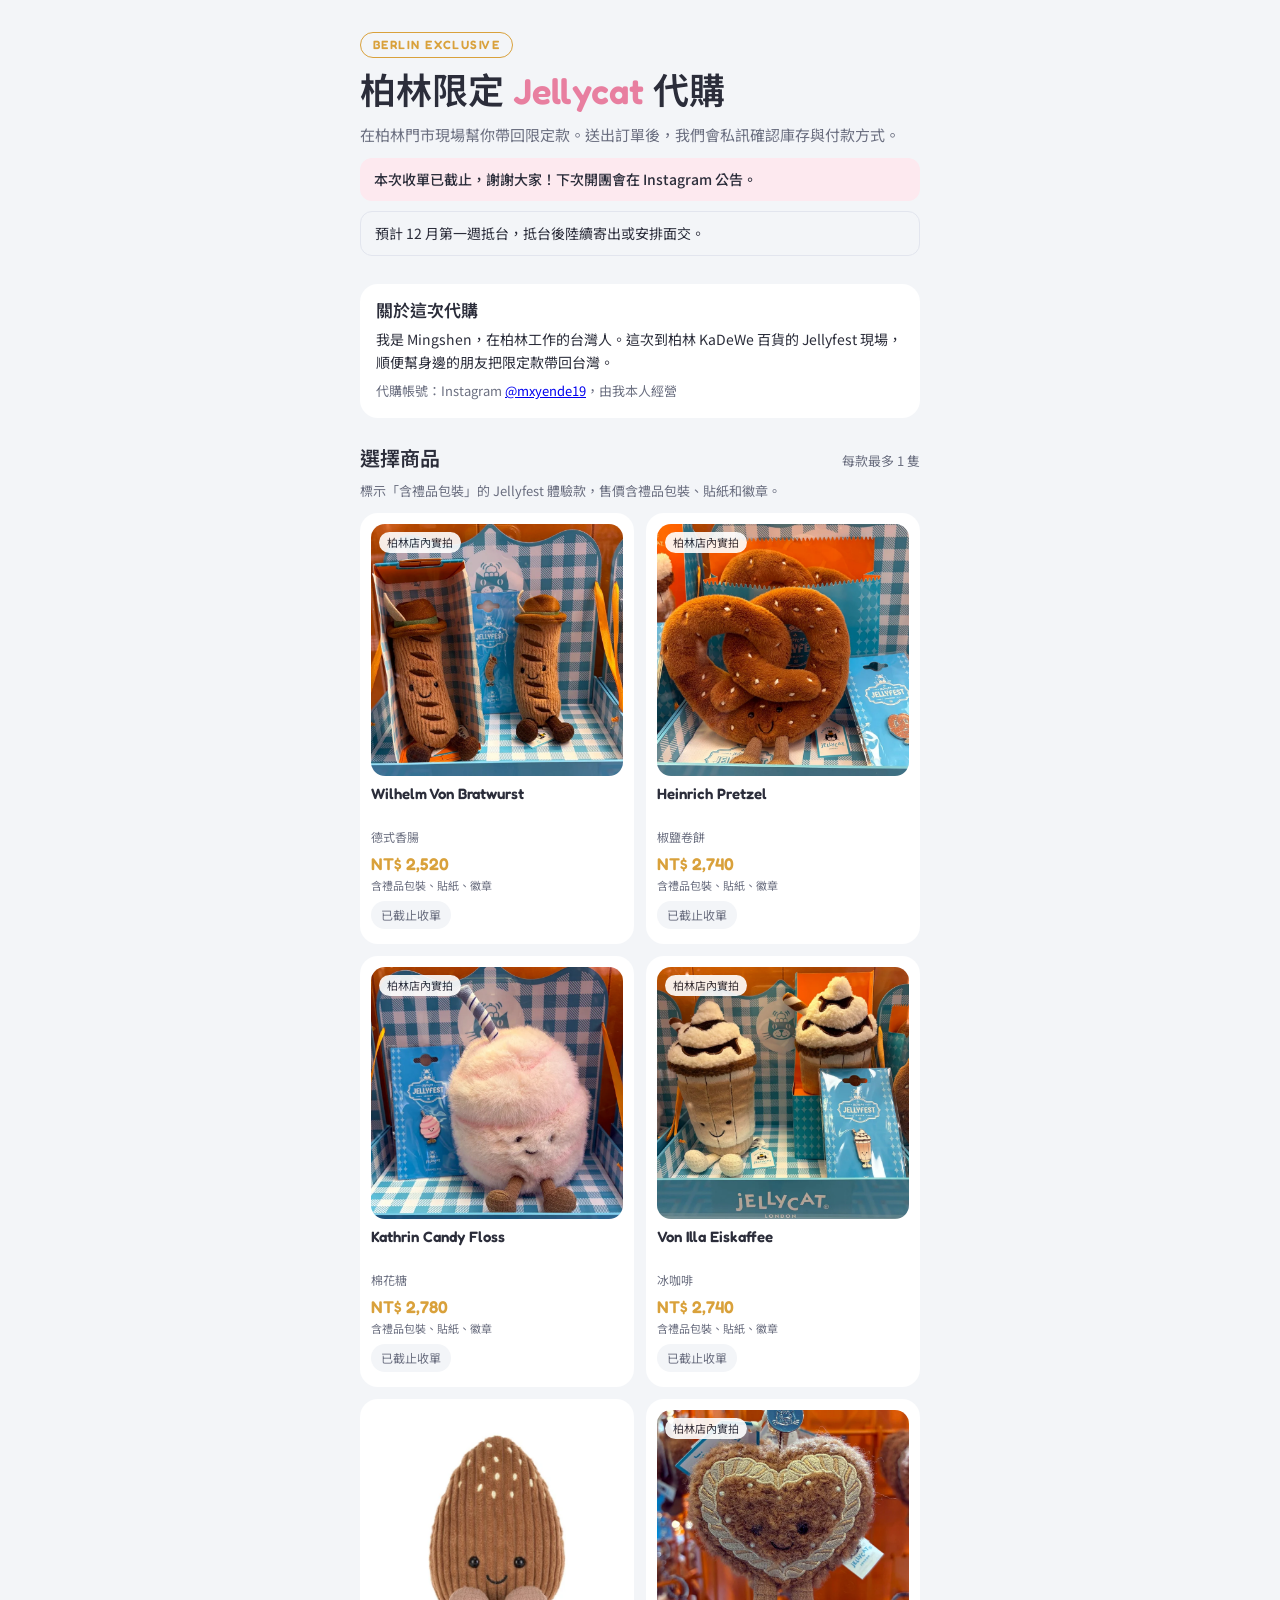
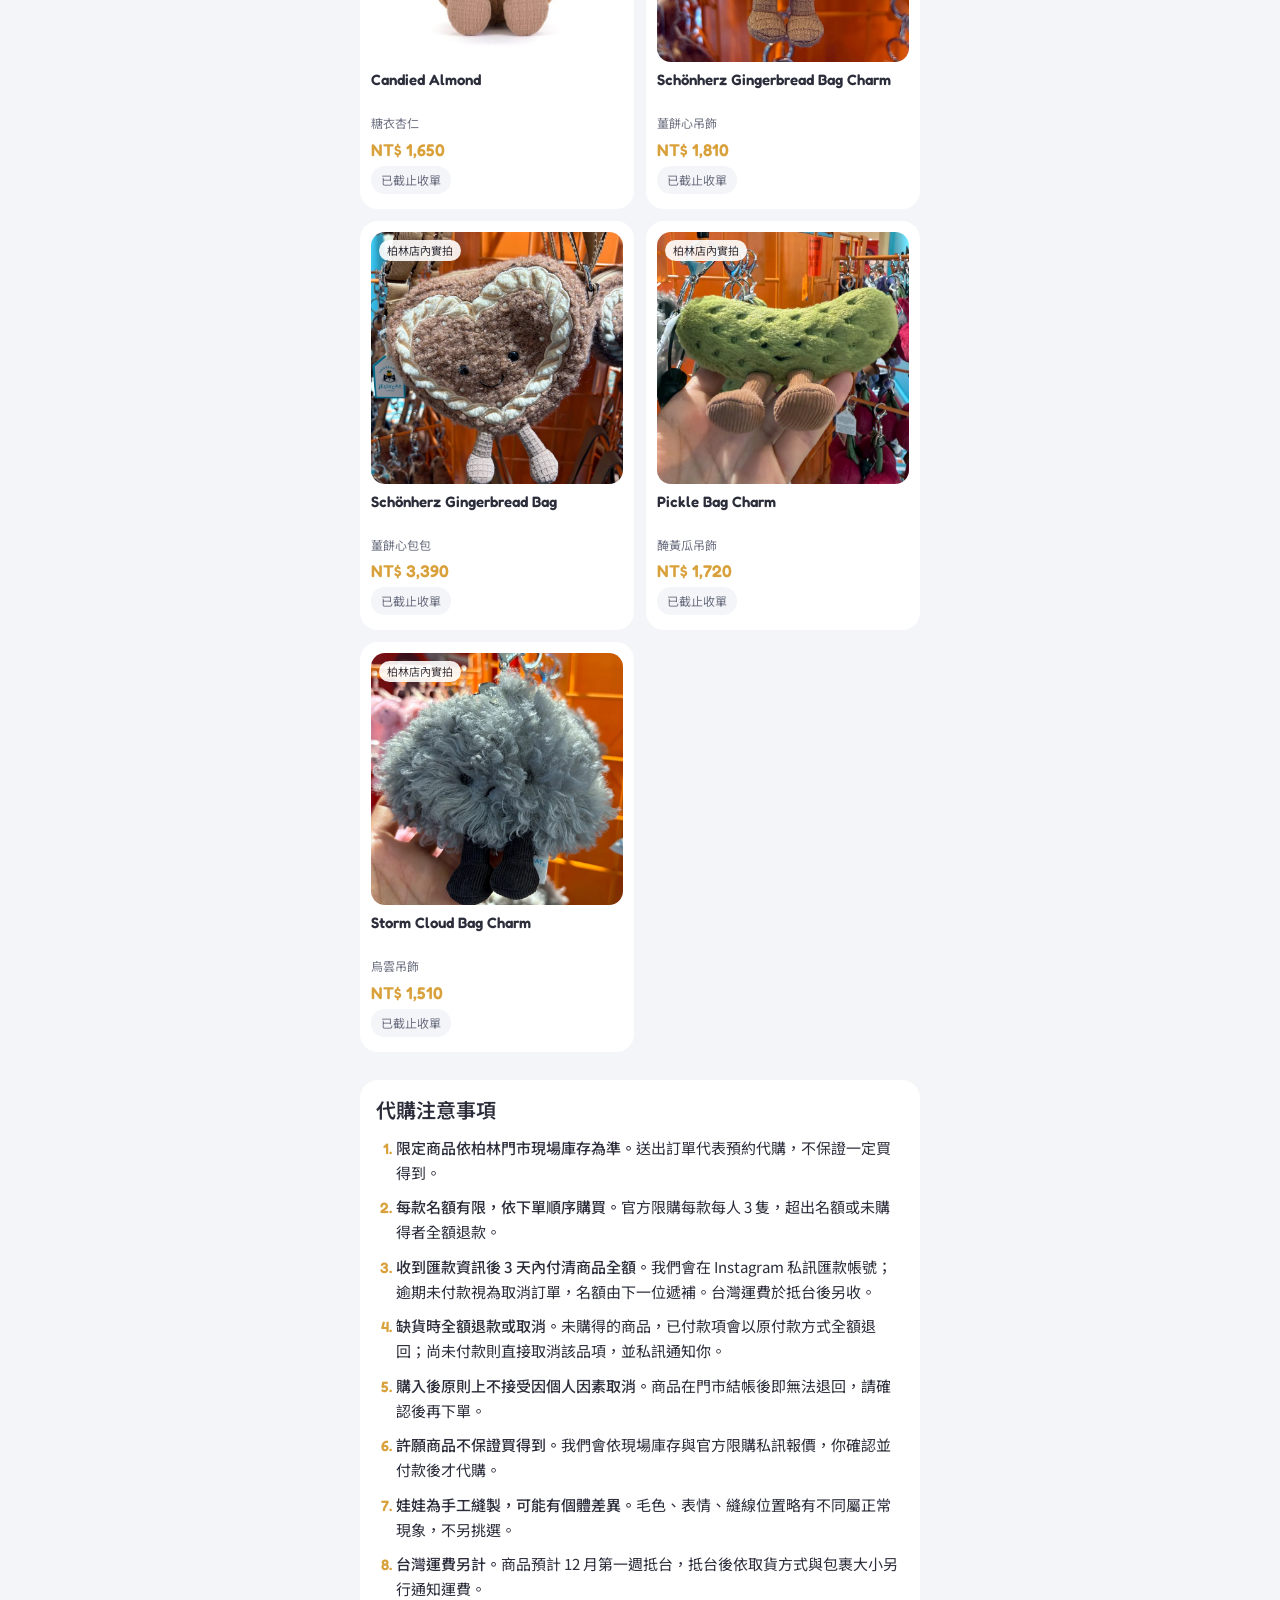
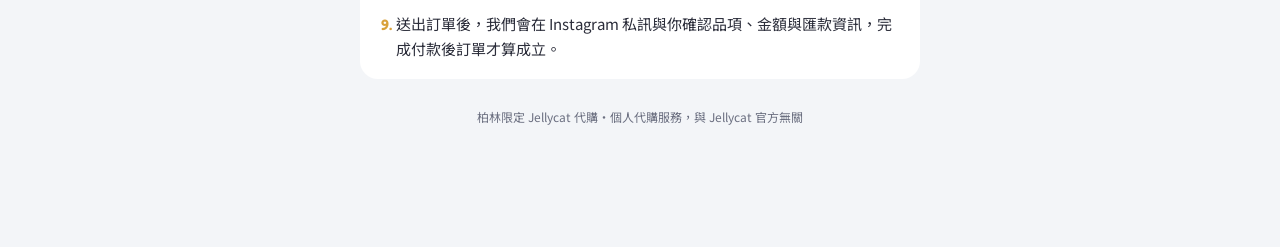
==== commit 9754b24d: "Update Jellycat order page prices to the profit sheet All items now use a 15% margin, so the live or" ====
--- a/public/jellycat/index.html
+++ b/public/jellycat/index.html
@@ -370,15 +370,15 @@
   // storePhoto: true 會在照片角落標示「柏林店內實拍」，只用在自己拍的照片
   // perk：顯示在價格下方的小字，例如是否含禮品包裝；不需要就不寫
   products: [
-    { id: "wilhelm",  name: "Wilhelm Von Bratwurst", zh: "德式香腸", price: 3570, image: "img/store-wilhelm.webp", status: "open", storePhoto: true, tint: "#f6dccb", mono: "W", perk: "含禮品包裝、貼紙、徽章" },
-    { id: "heinrich", name: "Heinrich Pretzel",      zh: "椒鹽卷餅", price: 3880, image: "img/store-pretzel.webp", status: "open", storePhoto: true, tint: "#f3e3c1", mono: "H", perk: "含禮品包裝、貼紙、徽章" },
-    { id: "kathrin",  name: "Kathrin Candy Floss",   zh: "棉花糖",   price: 3880, image: "img/store-candy-floss.webp", status: "open", storePhoto: true, tint: "#f9dbe6", mono: "K", perk: "含禮品包裝、貼紙、徽章" },
-    { id: "vonilla",  name: "Von Illa Eiskaffee",    zh: "冰咖啡",   price: 3880, image: "img/store-eiskaffee.webp", status: "open", storePhoto: true, tint: "#e2dcd3", mono: "V", perk: "含禮品包裝、貼紙、徽章" },
-    { id: "almond",   name: "Candied Almond",        zh: "糖衣杏仁",   price: 2000, image: "img/candied-almond.webp", status: "open", tint: "#efe4d6", mono: "A" },
-    { id: "gingerbread", name: "Schönherz Gingerbread Bag Charm", zh: "薑餅心吊飾", price: 2200, image: "img/store-gingerbread-charm.webp", status: "open", storePhoto: true, tint: "#efe4d6", mono: "G" },
-    { id: "gingerbag", name: "Schönherz Gingerbread Bag", zh: "薑餅心包包", price: 4120, image: "img/store-gingerbread-bag.webp", status: "open", storePhoto: true, tint: "#efe4d6", mono: "G" },
-    { id: "pickle",   name: "Pickle Bag Charm",      zh: "醃黃瓜吊飾", price: 1680, image: "img/store-pickle-charm.webp", status: "open", storePhoto: true, tint: "#e3ead2", mono: "P" },
-    { id: "cloud",    name: "Storm Cloud Bag Charm", zh: "烏雲吊飾",   price: 1830, image: "img/store-storm-cloud-charm.webp", status: "open", storePhoto: true, tint: "#e4e6ea", mono: "C" },
+    { id: "wilhelm",  name: "Wilhelm Von Bratwurst", zh: "德式香腸", price: 2520, image: "img/store-wilhelm.webp", status: "open", storePhoto: true, tint: "#f6dccb", mono: "W", perk: "含禮品包裝、貼紙、徽章" },
+    { id: "heinrich", name: "Heinrich Pretzel",      zh: "椒鹽卷餅", price: 2740, image: "img/store-pretzel.webp", status: "open", storePhoto: true, tint: "#f3e3c1", mono: "H", perk: "含禮品包裝、貼紙、徽章" },
+    { id: "kathrin",  name: "Kathrin Candy Floss",   zh: "棉花糖",   price: 2780, image: "img/store-candy-floss.webp", status: "open", storePhoto: true, tint: "#f9dbe6", mono: "K", perk: "含禮品包裝、貼紙、徽章" },
+    { id: "vonilla",  name: "Von Illa Eiskaffee",    zh: "冰咖啡",   price: 2740, image: "img/store-eiskaffee.webp", status: "open", storePhoto: true, tint: "#e2dcd3", mono: "V", perk: "含禮品包裝、貼紙、徽章" },
+    { id: "almond",   name: "Candied Almond",        zh: "糖衣杏仁",   price: 1650, image: "img/candied-almond.webp", status: "open", tint: "#efe4d6", mono: "A" },
+    { id: "gingerbread", name: "Schönherz Gingerbread Bag Charm", zh: "薑餅心吊飾", price: 1810, image: "img/store-gingerbread-charm.webp", status: "open", storePhoto: true, tint: "#efe4d6", mono: "G" },
+    { id: "gingerbag", name: "Schönherz Gingerbread Bag", zh: "薑餅心包包", price: 3390, image: "img/store-gingerbread-bag.webp", status: "open", storePhoto: true, tint: "#efe4d6", mono: "G" },
+    { id: "pickle",   name: "Pickle Bag Charm",      zh: "醃黃瓜吊飾", price: 1720, image: "img/store-pickle-charm.webp", status: "open", storePhoto: true, tint: "#e3ead2", mono: "P" },
+    { id: "cloud",    name: "Storm Cloud Bag Charm", zh: "烏雲吊飾",   price: 1510, image: "img/store-storm-cloud-charm.webp", status: "open", storePhoto: true, tint: "#e4e6ea", mono: "C" },
   ],
 
   // 取貨方式：fee 填數字會列入試算；填 null 顯示「另計」
